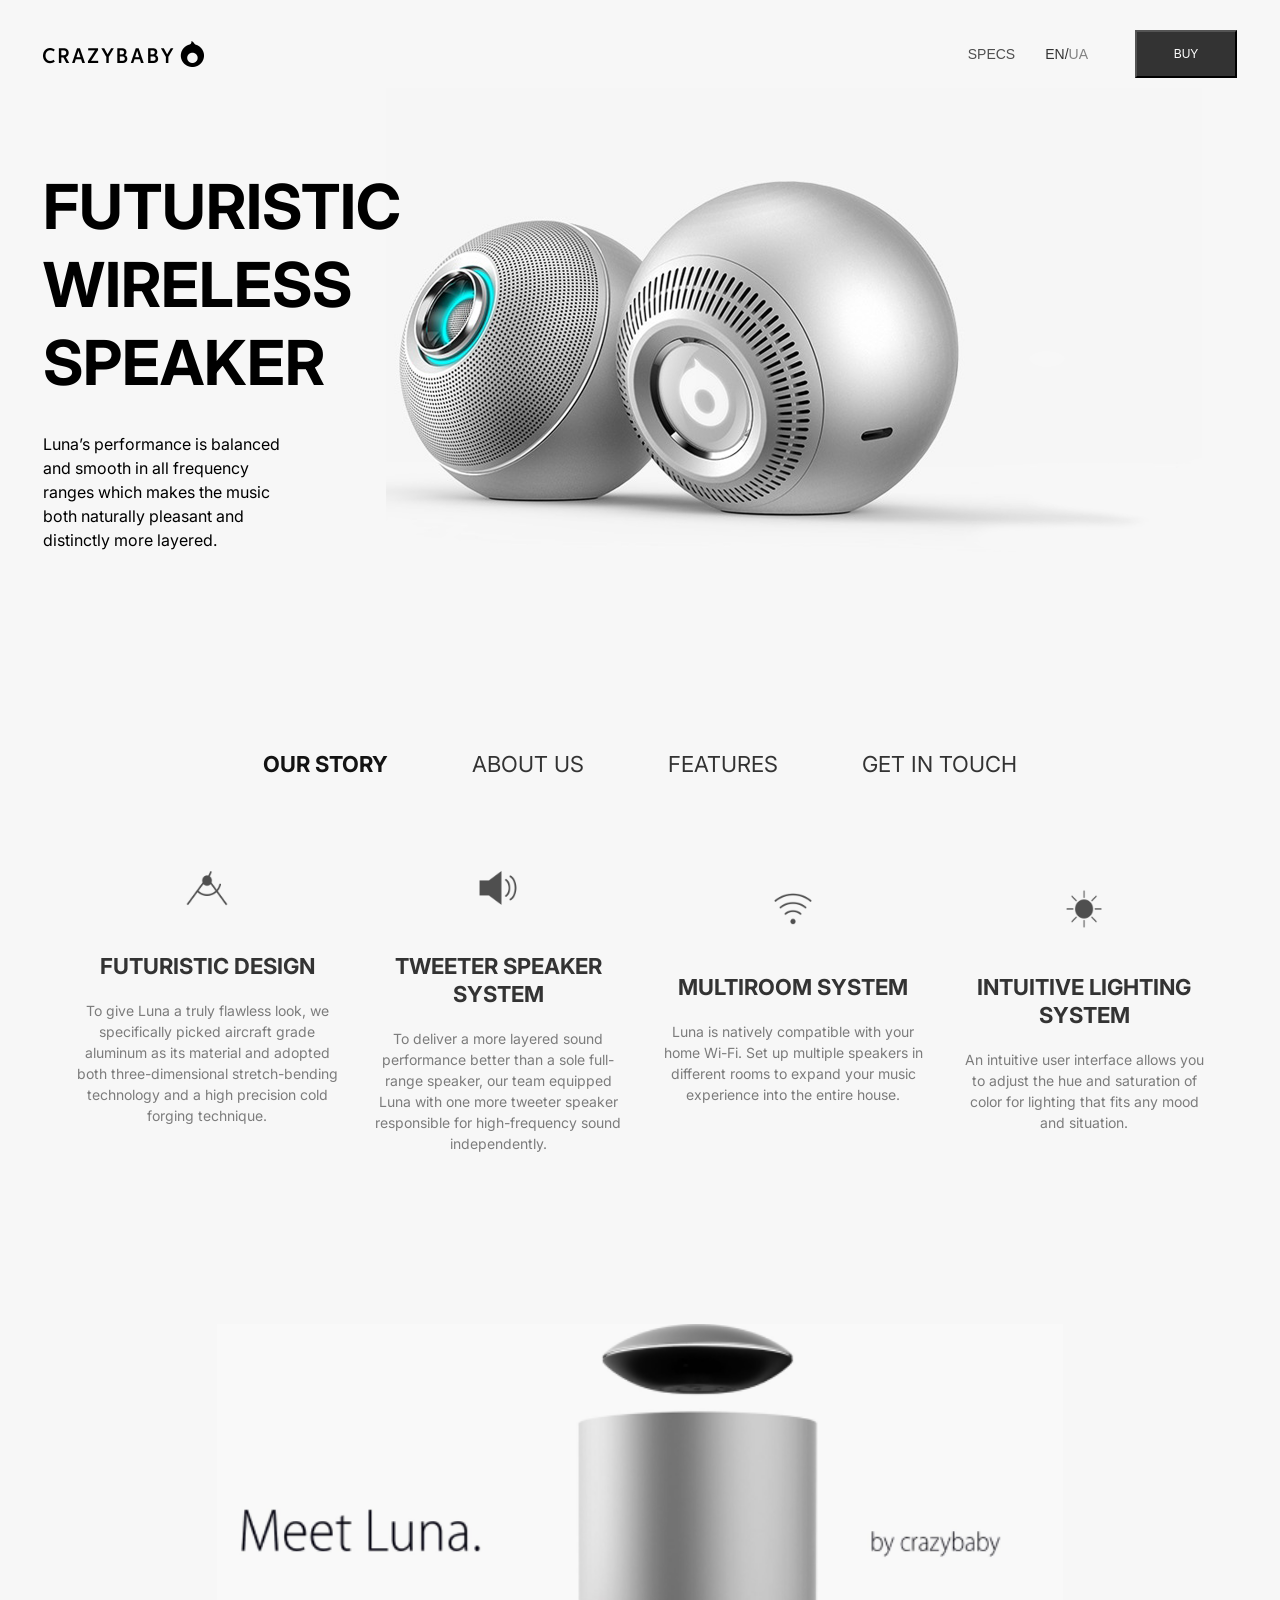
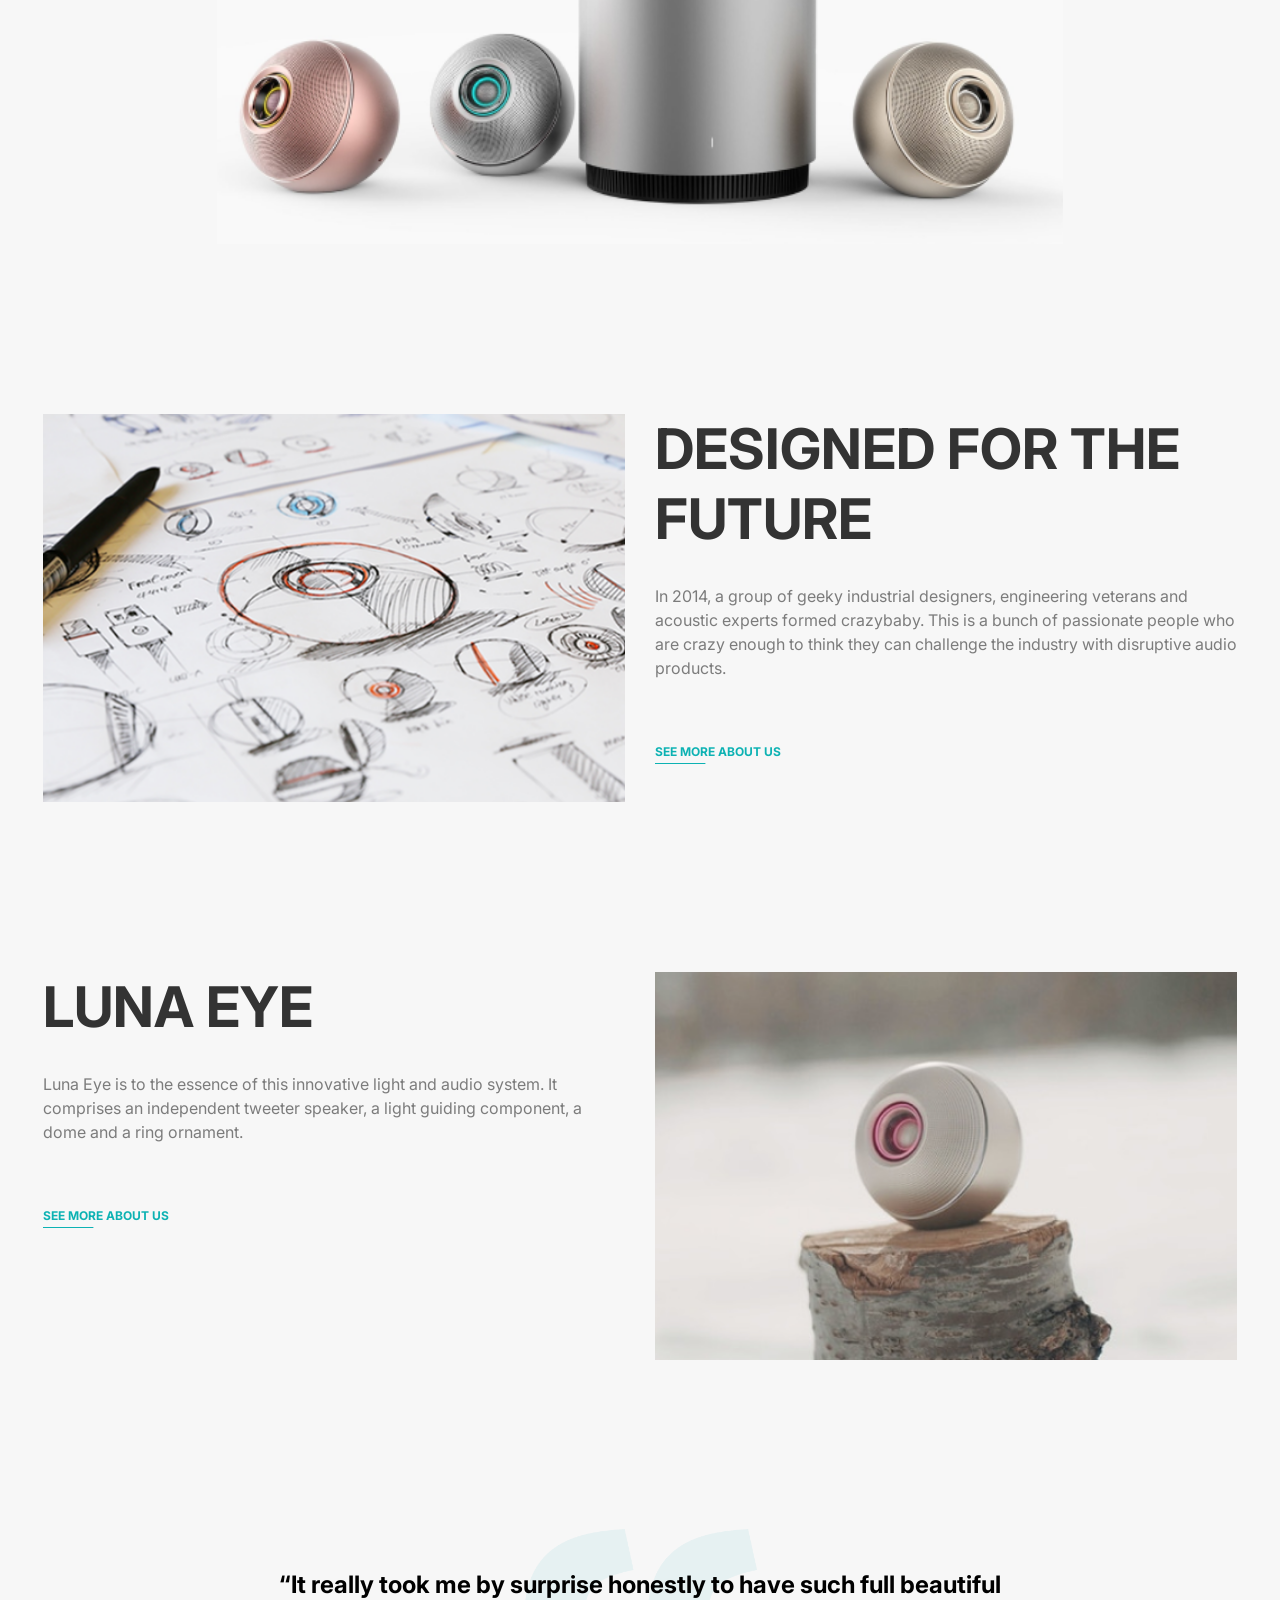
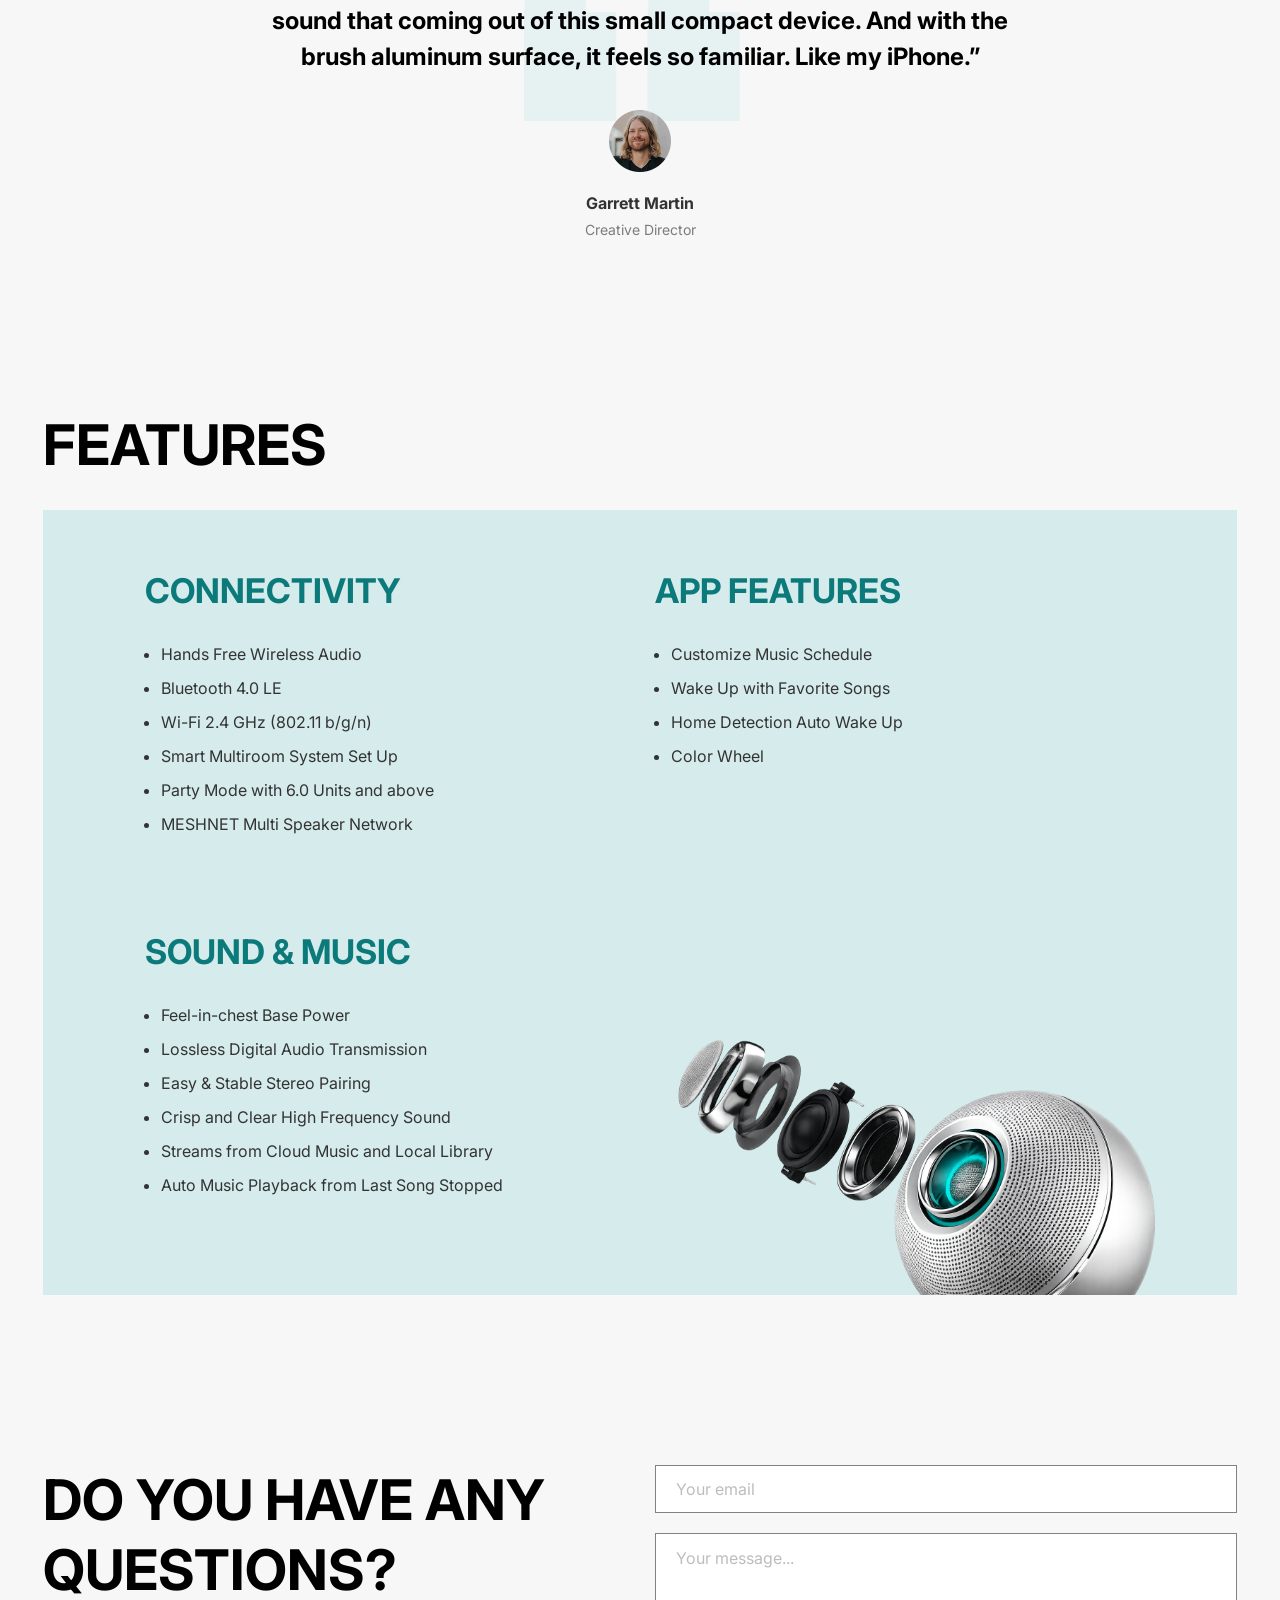
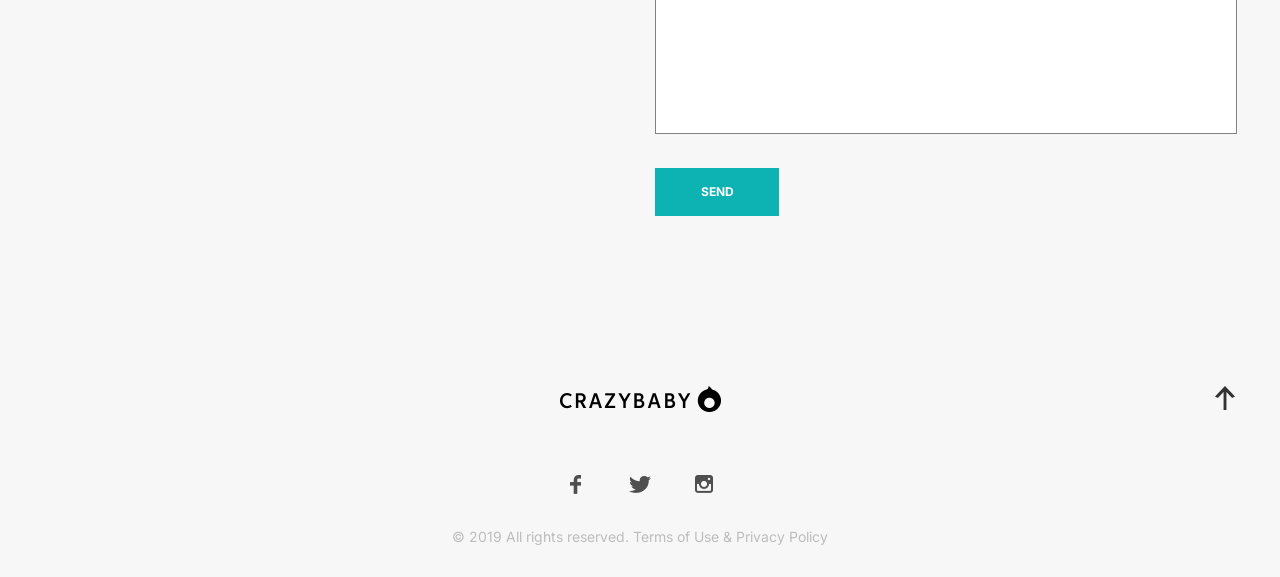
==== index.html @ 978953c7 "make build" ====
<!DOCTYPE html><html class=page lang=en><meta charset=UTF-8><meta name=viewport content="width=device-width, initial-scale=1.0"><link rel=preconnect href=https://fonts.googleapis.com><link rel=preconnect href=https://fonts.gstatic.com><link href="https://fonts.googleapis.com/css2?family=IBM+Plex+Sans:ital,wght@0,100..700;1,100..700&amp;family=Inter:ital,opsz,wght@0,14..32,100..900;1,14..32,100..900&amp;family=Montserrat:ital,wght@0,100..900;1,100..900&amp;family=Playfair+Display:ital,wght@0,400..900;1,400..900&amp;family=Raleway:ital,wght@0,100..900;1,100..900&amp;display=swap" rel=stylesheet><title>CrazyBaby</title><link rel=stylesheet href=Kickstarter.e34922fe.css><body class=page__body>
    
    <header class=header>
      <div class=top-bar>
        <a href=# class=top-bar-logo></a>
        <div class=top-bar__container>
          <a href=# class=top-bar-specs>
            SPECS
          </a>
          <div class=top-bar__language>
            <a href=# class=top-bar-english>
              EN/
            </a>
            <a href=# class=top-bar-ukrainian>
              UA
            </a>
          </div>
          <button class=top-bar__button>BUY</button>
          <a href=#menu>
            <div class="icon icon--menu"></div>
          </a>
        </div>
      </div>
      <div class=header__container>
        <img class=header-image src=a347db2baba6b808980fb0422ff7f7f2_original%20(1).ca05d011.png alt=header-image>
        <div class=header__information>
          <p class=header-title>Futuristic Wireless Speaker</p>
          <p class=header-text>
            Luna’s performance is balanced and smooth in all frequency ranges
            which makes the music both naturally pleasant and distinctly more
            layered.
          </p>
        </div>
      </div>
    </header>
    
    
    <aside id=menu class="menu page__menu">
      <div class=menu__top>
        <a href=# class=menu-logo></a>
        <a href=#>
          <div class="icon icon--close"></div>
        </a>
      </div>
      <div class=menu__wrapper>
        <nav class="menu__nav nav">
          <ul class=nav__list>
            <li class=nav__item>
              <a href=# class=nav__story>
                OUR STORY
              </a>
            </li>
            <li class=nav__item>
              <a href=#about-us class=nav__link>
                ABOUT US
              </a>
            </li>
            <li class=nav__item>
              <a href=#features class=nav__link>
                FEATURES
              </a>
            </li>
            <li class=nav__item>
              <a href=#questions class=nav__link>
                GET IN TOUCH
              </a>
            </li>
          </ul>
        </nav>
        <div class=menu__container>
          <a href=#specs class=menu-specs>
            SPECS
          </a>
          <div class=menu__language>
            <a href=# class=menu-english>
              EN/
            </a>
            <a href=# class=menu-ukrainian>
              UA
            </a>
          </div>
        </div>
        <button class=menu__button>BUY</button>
      </div>
    </aside>
    
    
    <main class=main>
      <section class=specs>
        <nav class="nav specs__nav">
          <ul class=nav__list>
            <li class=nav__item>
              <a href=# class=nav__story>
                OUR STORY
              </a>
            </li>
            <li class=nav__item>
              <a href=#about-us class=nav__link>
                ABOUT US
              </a>
            </li>
            <li class=nav__item>
              <a href=#features class=nav__link>
                FEATURES
              </a>
            </li>
            <li class=nav__item>
              <a href=#questions class=nav__link>
                GET IN TOUCH
              </a>
            </li>
          </ul>
        </nav>
        <div class=specs__wrapper>
          <div class=specs__container>
            <div class=specs__block>
              <img class=specs-image src=Frame%2034.f544f3dc.png alt=frame1>
              <h2 class=specs-title>Futuristic Design</h2>
              <p class=specs-text>
                To give Luna a truly flawless look, we specifically picked
                aircraft grade aluminum as its material and adopted both
                three-dimensional stretch-bending technology and a high
                precision cold forging technique.
              </p>
            </div>
            <div class="specs__block specs__disabled">
              <img class=specs-image src=Frame%2035.2fadc53a.png alt=frame1>
              <h2 class=specs-title>Tweeter Speaker System</h2>
              <p class=specs-text>
                To deliver a more layered sound performance better than a sole
                full-range speaker, our team equipped Luna with one more tweeter
                speaker responsible for high-frequency sound independently.
              </p>
            </div>
          </div>
          <div class=specs__container>
            <div class="specs__block specs__disabled">
              <img class=specs-image src=Frame%2036.3d127276.png alt=frame1>
              <h2 class=specs-title>Multiroom System</h2>
              <p class=specs-text>
                Luna is natively compatible with your home Wi-Fi. Set up
                multiple speakers in different rooms to expand your music
                experience into the entire house.
              </p>
            </div>
            <div class="specs__block specs__disabled">
              <img class=specs-image src=Frame%2037.706fb6c4.png alt=frame1>
              <h2 class=specs-title>Intuitive Lighting System</h2>
              <p class=specs-text>
                An intuitive user interface allows you to adjust the hue and
                saturation of color for lighting that fits any mood and
                situation.
              </p>
            </div>
          </div>
        </div>
      </section>
      <div class=image>
        <a href=#>
          <div class=image__luna></div>
        </a>
      </div>
      <section id=about-us class=about-us>
        <div class=about-us__block1>
          <h2 class=about-us__block1--title>DESIGNED FOR THE FUTURE</h2>
          <div class=about-us__block1--image></div>
          <div class=about-us__block1--content>
            <h3 class=about-us__block1--name>DESIGNED FOR THE FUTURE</h3>
            <p class=about-us__block1--description1>
              In 2014, a group of geeky industrial designers, engineering
              veterans and acoustic experts formed crazybaby. This is a bunch of
              passionate people who are crazy enough to think they can challenge
              the industry with disruptive audio products.
            </p>
            <a href=# class=about-us__block1--link>
              See more about us
            </a>
          </div>
        </div>
        <div class=about-us__block2>
          <h2 class=about-us__block2--title>Luna Eye</h2>
          <div class=about-us__block2--image></div>
          <div class=about-us__block2--content>
            <h3 class=about-us__block2--name>Luna eye</h3>
            <p class=about-us__block2--description>
              Luna Eye is to the essence of this innovative light and audio
              system. It comprises an independent tweeter speaker, a light
              guiding component, a dome and a ring ornament.
            </p>
            <a href=# class=about-us__block2--link>
              See more about us
            </a>
          </div>
        </div>
        <div class=about-us__block3>
          <div class=about-us__container>
            <div class=about-us__background></div>
            <h3 class=about-us__review>
              “It really took me by surprise honestly to have such full
              beautiful sound that coming out of this small compact device. And
              with the brush aluminum surface, it feels so familiar. Like my
              iPhone.”
            </h3>
          </div>

          <div class=about-us__director>
            <div class=about-us__photo></div>
            <h3 class=about-us__name>Garrett Martin</h3>
            <p class=about-us__owner>Creative Director</p>
          </div>
        </div>
      </section>
      <section id=features class=features>
        <h2 class=features__title>FEATURES</h2>
        <div class=features__slider>
          <div class=features__slides>
            <div class=features__container>
              <div class="features__slide features__slide--active">
                <div class=features__content>
                  <h3 class=features__subtitle>Sound &amp; Music</h3>
                  <ul class=features__list>
                    <li>Feel-in-chest Base Power</li>
                    <li>Lossless Digital Audio Transmission</li>
                    <li>Easy &amp; Stable Stereo Pairing</li>
                    <li>Crisp and Clear High Frequency Sound</li>
                    <li>Streams from Cloud Music and Local Library</li>
                    <li>Auto Music Playback from Last Song Stopped</li>
                  </ul>
                </div>
              </div>
              <div class=features__slide>
                <div class=features__content>
                  <h3 class=features__subtitle>Connectivity</h3>
                  <ul class=features__list>
                    <li>Hands Free Wireless Audio</li>
                    <li>Bluetooth 4.0 LE</li>
                    <li>Wi-Fi 2.4 GHz (802.11 b/g/n)</li>
                    <li>Smart Multiroom System Set Up</li>
                    <li>Party Mode with 6.0 Units and above</li>
                    <li>MESHNET Multi Speaker Network</li>
                  </ul>
                </div>
              </div>
            </div>
            <div class=features__slide>
              <div class=features__content>
                <h3 class=features__subtitle>App Features</h3>
                <ul class=features__list>
                  <li>Customize Music Schedule</li>
                  <li>Wake Up with Favorite Songs</li>
                  <li>Home Detection Auto Wake Up</li>
                  <li>Color Wheel</li>
                </ul>
              </div>
            </div>
            <div class=features__scroll>
              <div class=features__buttons>
                <a href=# class=features__prev aria-label="Previous slide"></a>
                <a href=# class=features__next aria-label="Next slide"></a>
              </div>
              <div class=features__pagination>
                <span class=features__current>01</span>
                <span class=features__separator>/</span>
                <span class=features__total>03</span>
              </div>
            </div>
          </div>
          <div class=features__image></div>
        </div>
      </section>
    </main>
    
    
    <footer id=questions class=questions>
      <div class=questions__container>
        <h3 class=questions__title>DO YOU HAVE ANY QUESTIONS?</h3>
        <div class=questions__block>
          <form class=questions__form onsubmit="this.reset(); return false;">
            <input type=email class=questions__form--input placeholder="Your email" required>
            <textarea class=questions__form--message placeholder="Your message..." required></textarea>
            <button class=questions__form--button>
              SEND
            </button>
          </form>
        </div>
      </div>
      <div class=questions__bottom>
        <div class=questions__navigation>
          <div class=questions__item></div>
          <a href=#>
            <div class=questions__logo></div>
          </a>
          <a href=#>
            <div class=questions__arrow></div>
          </a>
        </div>
        <div class=questions__icons>
          <a href="https://www.facebook.com/?locale=pl_PL">
            <div class="icon icon--facebook"></div>
          </a>
          <a href=https://x.com/>
            <div class="icon icon--twitter"></div>
          </a>
          <a href=https://www.instagram.com/>
            <div class="icon icon--instagram"></div>
          </a>
        </div>
        <p class=questions__text>
          © 2019 All rights reserved. Terms of Use &amp; Privacy Policy
        </p>
      </div>
    </footer>
    
    <script src=Kickstarter.69ffe082.js></script>
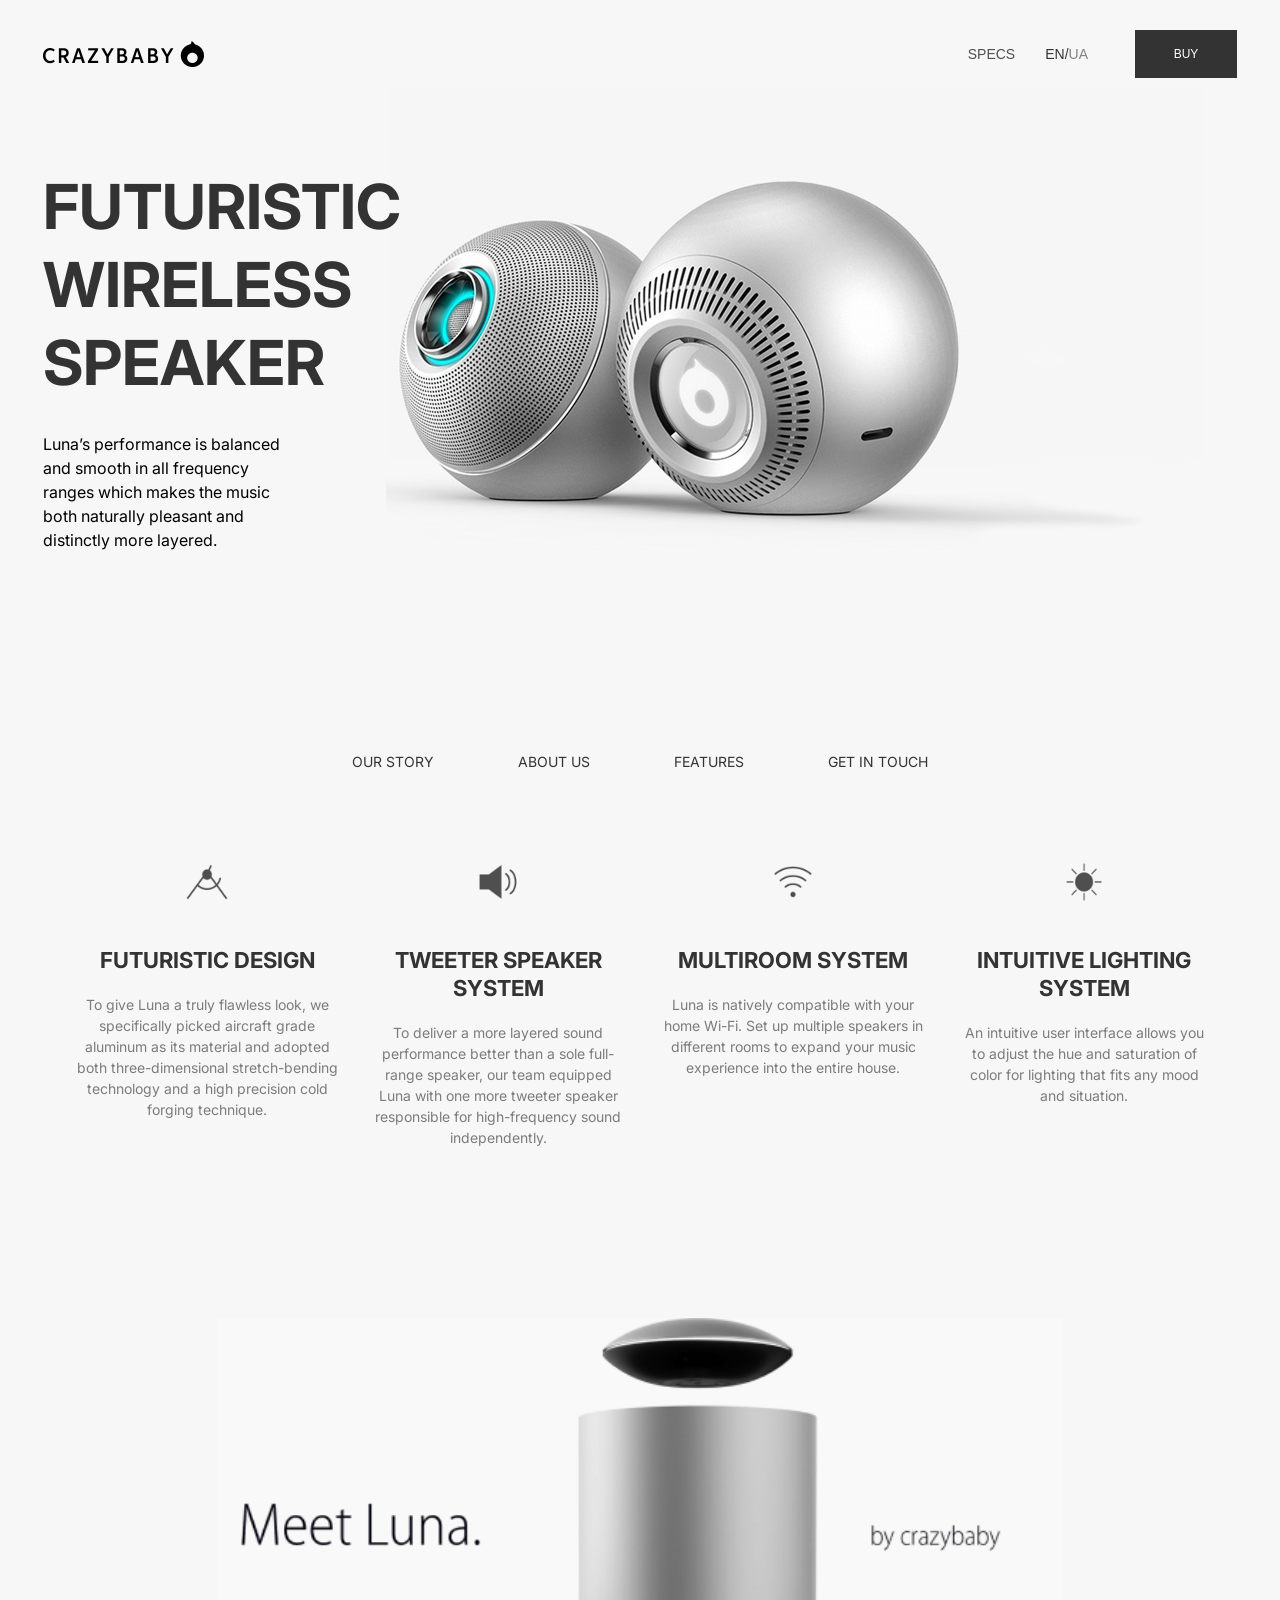
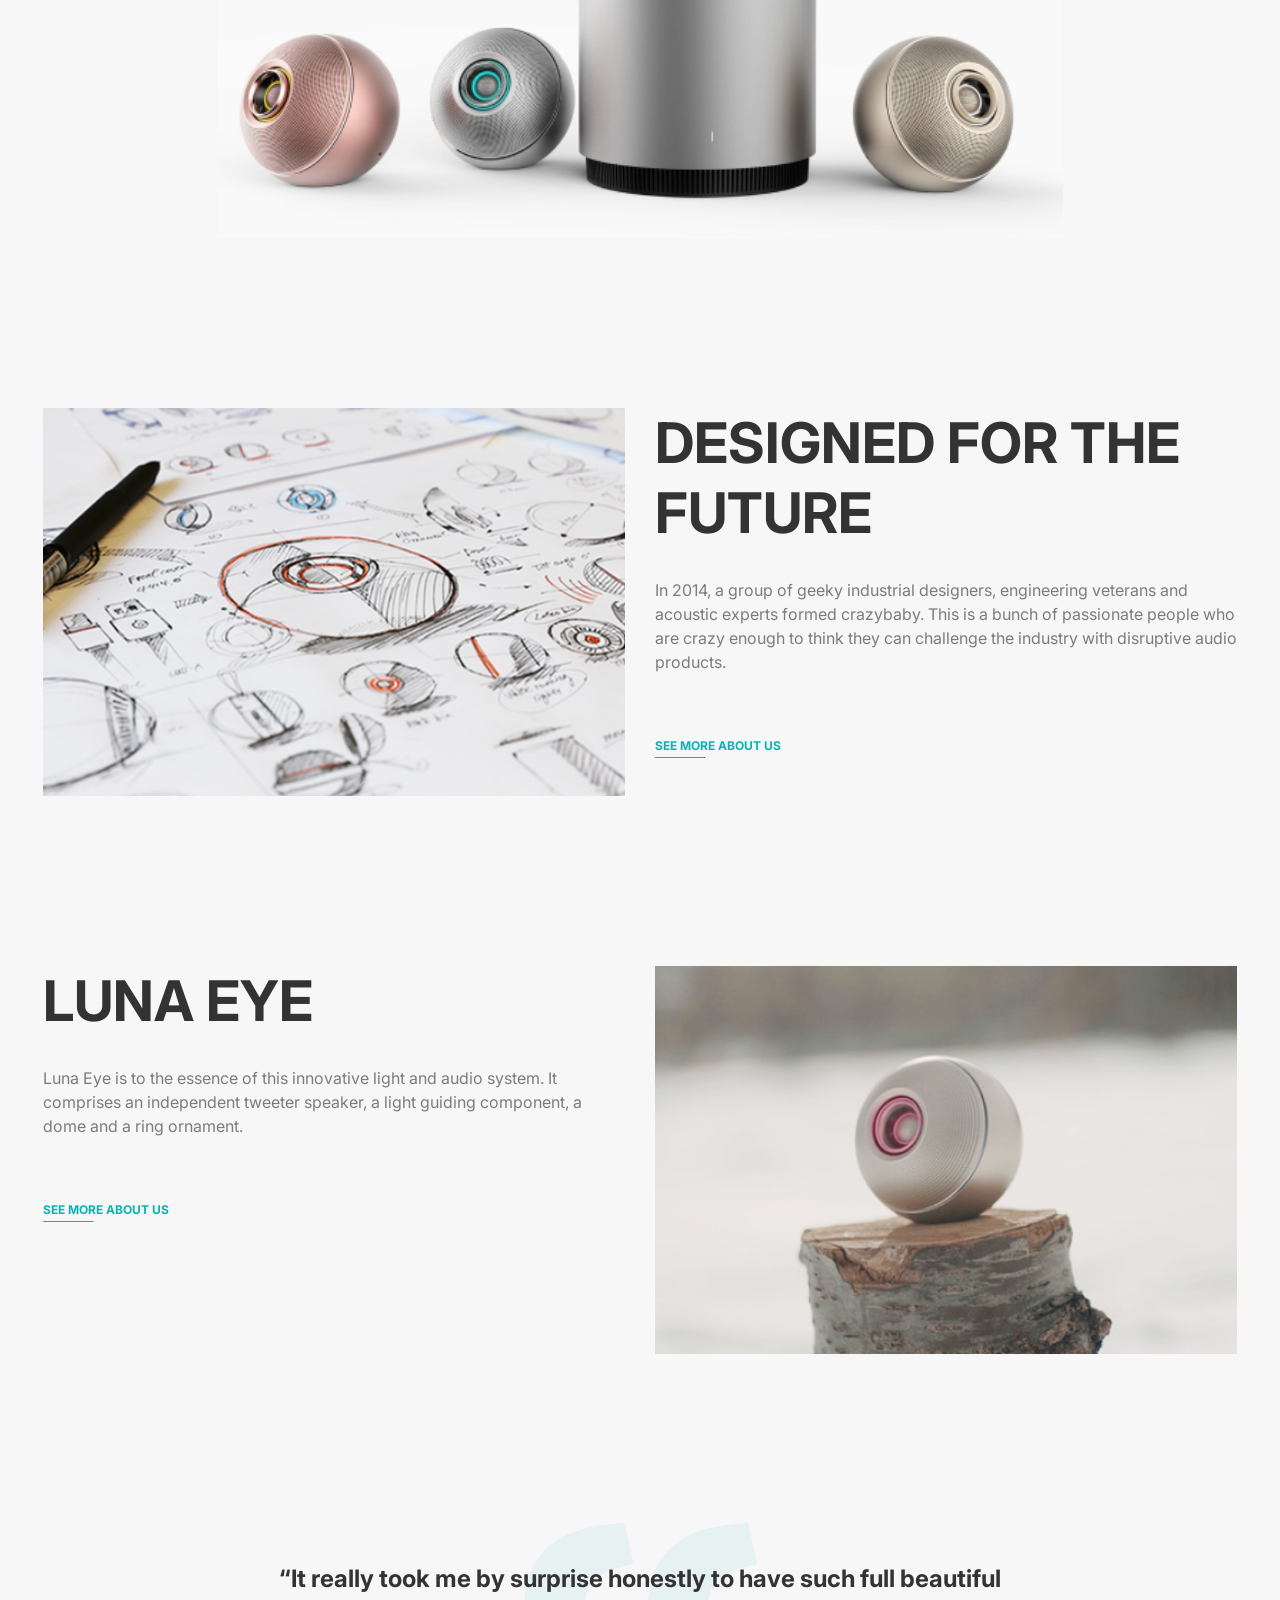
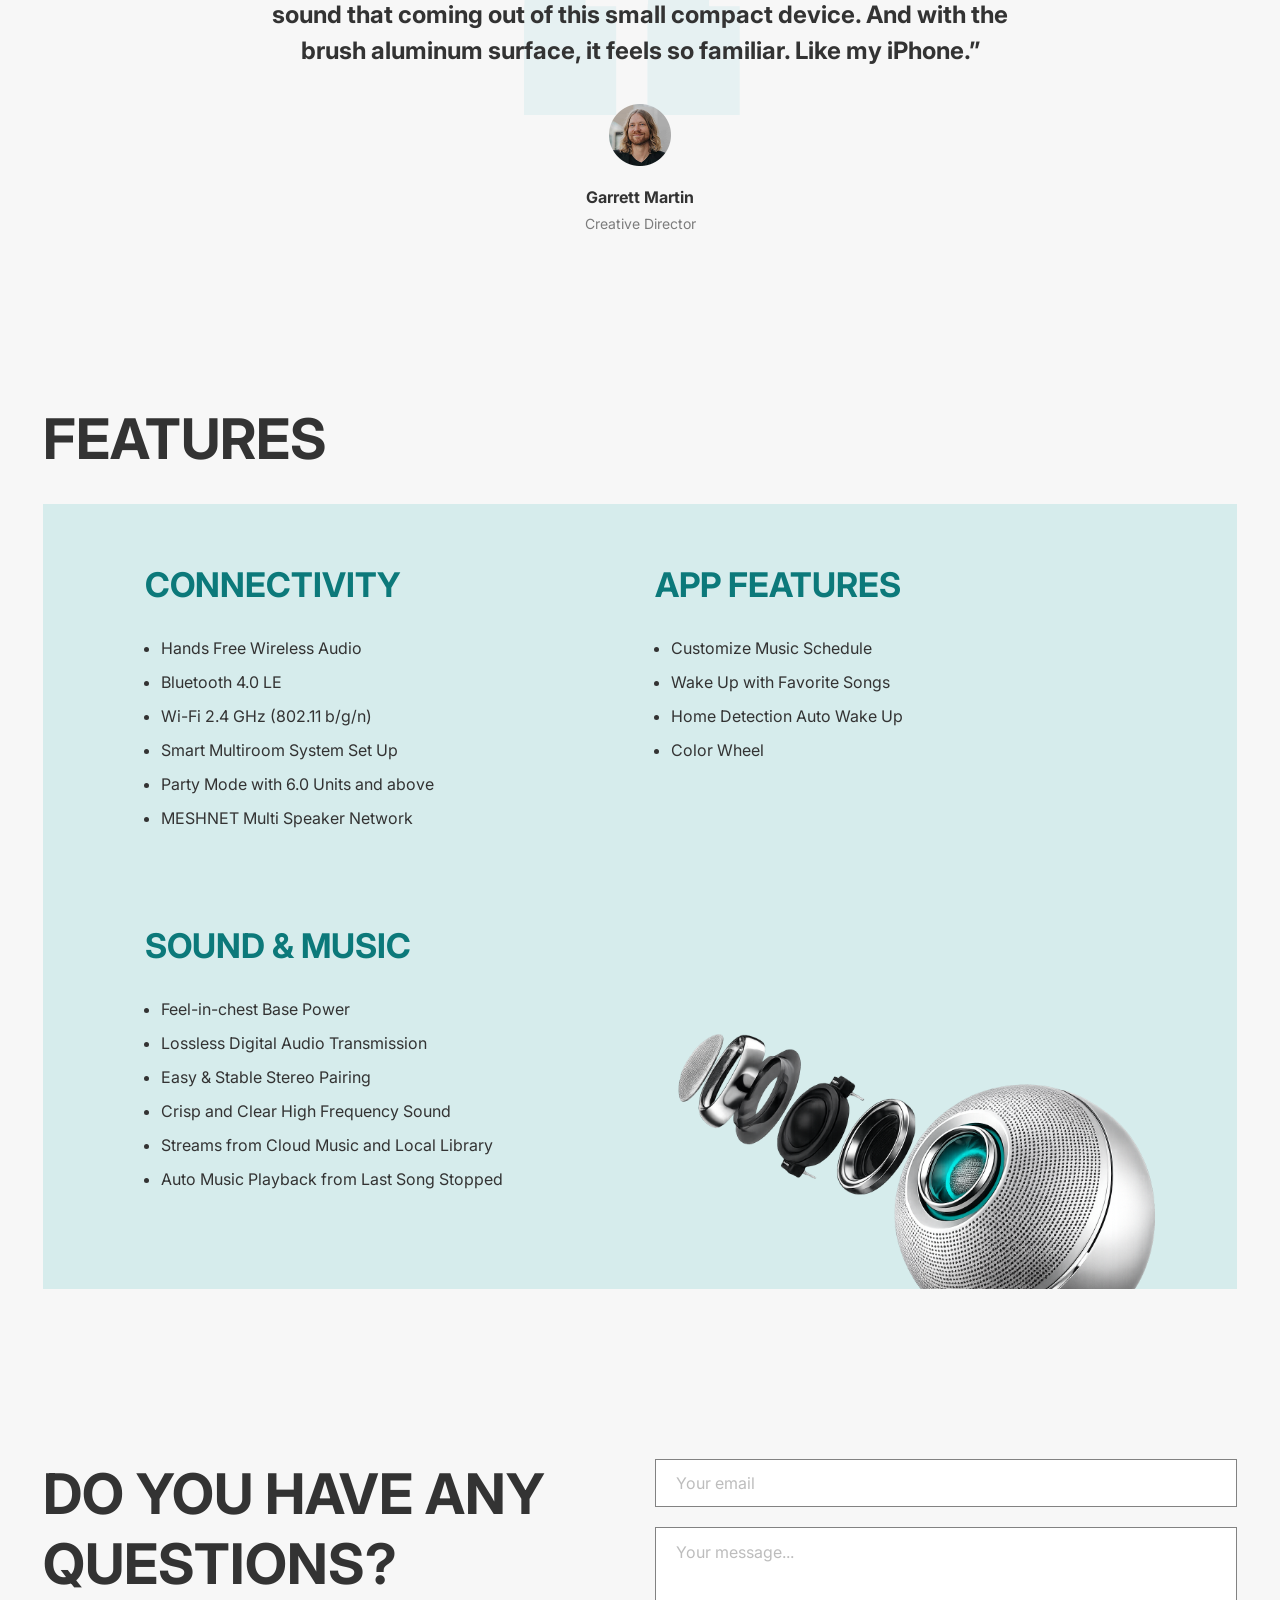
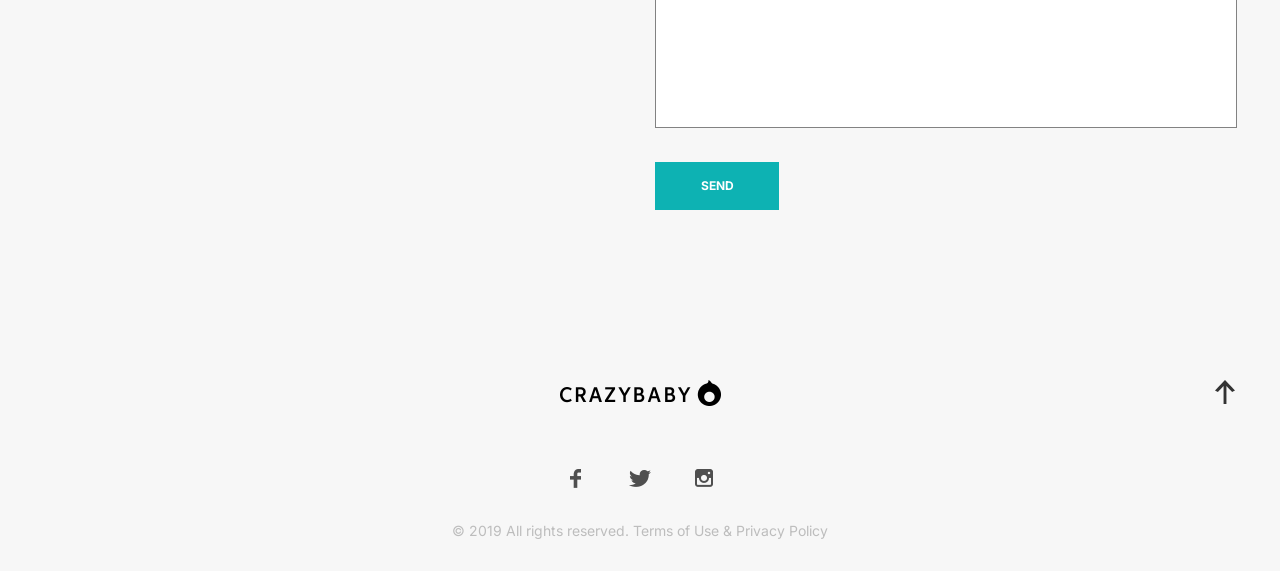
==== commit e8e5e533: "Updates" ====
--- a/index.html
+++ b/index.html
@@ -1,4 +1,4 @@
-<!DOCTYPE html><html class=page lang=en><meta charset=UTF-8><meta name=viewport content="width=device-width, initial-scale=1.0"><link rel=preconnect href=https://fonts.googleapis.com><link rel=preconnect href=https://fonts.gstatic.com><link href="https://fonts.googleapis.com/css2?family=IBM+Plex+Sans:ital,wght@0,100..700;1,100..700&amp;family=Inter:ital,opsz,wght@0,14..32,100..900;1,14..32,100..900&amp;family=Montserrat:ital,wght@0,100..900;1,100..900&amp;family=Playfair+Display:ital,wght@0,400..900;1,400..900&amp;family=Raleway:ital,wght@0,100..900;1,100..900&amp;display=swap" rel=stylesheet><title>CrazyBaby</title><link rel=stylesheet href=Kickstarter.e34922fe.css><body class=page__body>
+<!DOCTYPE html><html class=page lang=en><meta charset=UTF-8><meta name=viewport content="width=device-width, initial-scale=1.0"><link rel=preconnect href=https://fonts.googleapis.com><link rel=preconnect href=https://fonts.gstatic.com><link href="https://fonts.googleapis.com/css2?family=IBM+Plex+Sans:ital,wght@0,100..700;1,100..700&amp;family=Inter:ital,opsz,wght@0,14..32,100..900;1,14..32,100..900&amp;family=Montserrat:ital,wght@0,100..900;1,100..900&amp;family=Playfair+Display:ital,wght@0,400..900;1,400..900&amp;family=Raleway:ital,wght@0,100..900;1,100..900&amp;display=swap" rel=stylesheet><title>CrazyBaby</title><link rel=stylesheet href=Kickstarter.9c74bbdb.css><body class=page__body>
     
     <header class=header>
       <div class=top-bar>
@@ -90,7 +90,7 @@
         <nav class="nav specs__nav">
           <ul class=nav__list>
             <li class=nav__item>
-              <a href=# class=nav__story>
+              <a href=# class=nav__link>
                 OUR STORY
               </a>
             </li>
@@ -295,13 +295,13 @@
           </a>
         </div>
         <div class=questions__icons>
-          <a href="https://www.facebook.com/?locale=pl_PL">
+          <a href="https://www.facebook.com/?locale=pl_PL" target=_blank rel="noopener noreferrer">
             <div class="icon icon--facebook"></div>
           </a>
-          <a href=https://x.com/>
+          <a href=https://x.com/ target=_blank rel="noopener noreferrer">
             <div class="icon icon--twitter"></div>
           </a>
-          <a href=https://www.instagram.com/>
+          <a href=https://www.instagram.com/ target=_blank rel="noopener noreferrer">
             <div class="icon icon--instagram"></div>
           </a>
         </div>
